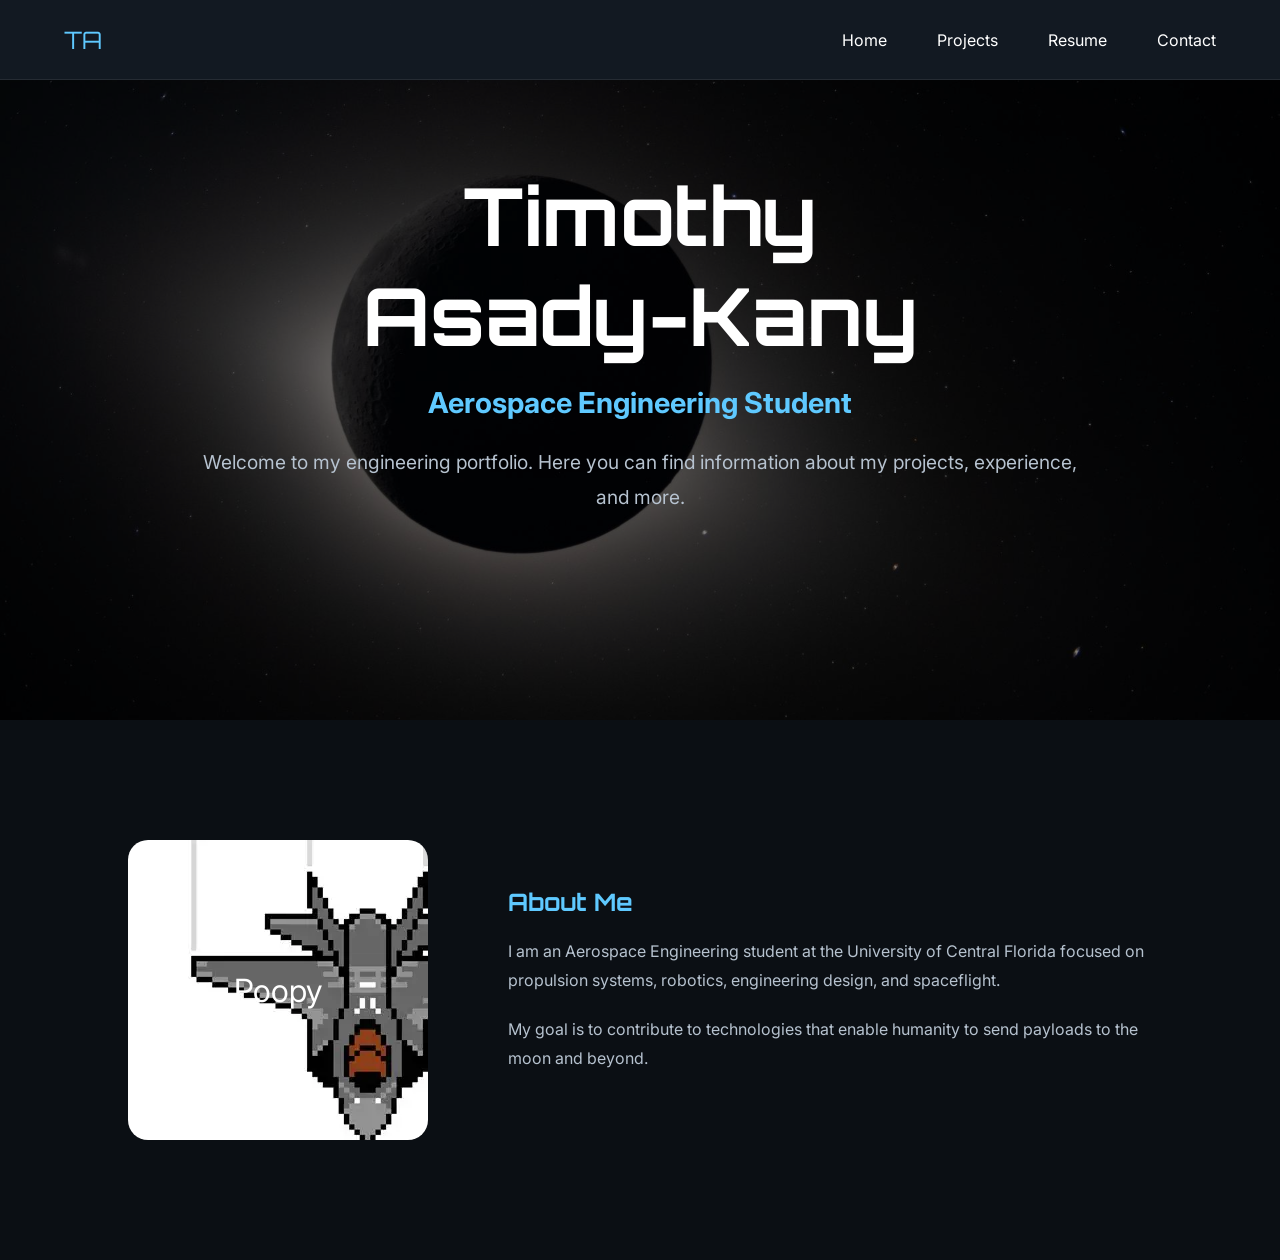
==== index.html @ d95dcf4a "Initial portfolio website" ====
<!DOCTYPE html>
<html lang="en">
<head>
    <meta charset="UTF-8">
    <meta name="viewport" content="width=device-width, initial-scale=1.0">
    <title>Timothy Asady-Kany | Portfolio </title>
    <!-- Font: Orbitron-->
     <link href="https://fonts.googleapis.com/css2?family=Orbitron:wght@600;700&family=Inter:wght@300;400;500;600&display=swap" rel="stylesheet">

    <!--CSS Part-->
    <link rel="stylesheet" href="home.css">
    
</head>

<body>
    <nav>

        <!-- Logo / Name -->
        <div class="logo">
            TA
        </div>

        <!-- Navigation Links -->
        <ul class="nav-links">
            <li><a href="index.html">Home</a></li>
            <li><a href="./pages/projects.html">Projects</a></li>
            <li><a href="./pages/resume.html">Resume</a></li>
            <li><a href="./pages/contact.html">Contact</a></li>
        </ul>

    </nav>

    <section class="hero">
        
         <div class="hero-overlay"></div>

         <div class="hero-content">
            <h1>Timothy<br>Asady-Kany</h1>
            <h2>Aerospace Engineering Student</h2>
            <p>Welcome to my engineering portfolio. Here you can find information about my projects, experience, and more.</p>
            
            <!-- Buttons!! 
             <div class="main-buttons">
                <a href="./pages/projects.html" class="primary-button">
                    View Projects
                </a>

                <a href="./pages/resume.html" class="secondary-button">
                    Resume
                </a>
            </div>
            -->
        </div>
        
    </section>

     <!-- ========================================= -->
    <!-- ABOUT SECTION -->
    <!-- ========================================= -->
    <section class="about">

        <!-- Portrait -->
        <div class="portrait-container">

            <!-- Replace with actual image later -->
            <div class="portrait">

                Poopy

            </div>

        </div>

        <!-- Bio -->
        <div class="about-text">

            <h2>About Me</h2>

            <p>
                I am an Aerospace Engineering student at
                the University of Central Florida focused
                on propulsion systems, robotics,
                engineering design, and spaceflight.
            </p>

            <p>
                My goal is to contribute to technologies
                that enable humanity to send payloads to the moon and beyond.
            </p>

        </div>

    </section>


    
    
</body>
</html>
---- home.css ----
/* ========================================= */
/* SITE COLORS */
/* CHANGE THESE TO CHANGE THE ENTIRE THEME */
/* ========================================= */

:root {

    --background: #0B0F14;
    --header: #141B24;

    /* Main accent color */
    --accent: #5FC9FF;

    --text: #FFFFFF;
    --subtext: #B6C2CF;

}

/* ========================================= */
/* GLOBAL SETTINGS */
/* ========================================= */

*{
    margin:0;
    padding:0;
    box-sizing:border-box;
}

body{

    background:var(--background);

    color:var(--text);

    font-family:'Inter',sans-serif;

    overflow-x:hidden;
}

/* ========================================= */
/* NAVIGATION BAR */
/* ========================================= */

nav{

    position:fixed;

    top:0;

    width:100%;

    height:80px;

    background:rgba(20,27,36,.95);

    backdrop-filter:blur(12px);

    display:flex;

    justify-content:space-between;

    align-items:center;

    padding:0 5%;

    z-index:1000;

    border-bottom:1px solid rgba(255,255,255,.08);
}

.logo{

    font-family:'Orbitron',sans-serif;

    color:var(--accent);

    font-size:1.5rem;
}

.nav-links{

    display:flex;

    gap:50px;

    list-style:none;
}

.nav-links a{

    color:white;

    text-decoration:none;

    transition:.3s;
}

.nav-links a:hover{

    color:var(--accent);
}

/* ========================================= */
/* HERO SECTION */
/* ========================================= */

.hero{

    height:80vh;

    position:relative;

    display:flex;

    justify-content:center;

    align-items:center;

    text-align:center;

    padding: 50px 10%;

    

    background-image:url("./images/moonshine.jpg");
    

    background-size:cover;
    background-position:center;
}

/* Dark overlay over moon image */
.hero-overlay{

    position:absolute;

    inset:0;

    background:rgba(0,0,0,.50);
}

.hero-content{

    position:relative;

    z-index:5;

    max-width:900px;
}

.hero h1{

    font-family:'Orbitron',sans-serif;

    font-size:5rem;

    margin-bottom:20px;

    color:white;
}

.hero h2{

    color:var(--accent);

    margin-bottom:25px;

    font-size:1.8rem;
}

.hero p{

    color:var(--subtext);

    line-height:1.8;

    font-size:1.2rem;

    margin-bottom:40px;
}

/* ========================================= */
/* HERO BUTTONS */
/* ========================================= */

.hero-buttons{

    display:flex;

    justify-content:center;

    gap:30px;
}

.primary-button{

    background:var(--accent);

    color:black;

    text-decoration:none;

    padding:15px 25px;

    border-radius:8px;

    font-weight:600;
}

.secondary-button{

    border:1px solid var(--accent);

    color:white;

    text-decoration:none;

    padding:15px 25px;

    border-radius:8px;
}

/* ========================================= */
/* ABOUT SECTION */
/* ========================================= */

.about{

    display:flex;

    justify-content:center;

    align-items:center;

    gap:80px;

    padding:120px 10%;
}

.portrait{

    width:300px;

    height:300px;

    background-image: url("./images/f35_pixel.webp");

    border-radius:20px;

    display:flex;

    justify-content:center;

    align-items:center;

    font-size:2rem;
}

.about-text{

    max-width:700px;
}

.about-text h2{

    font-family:'Orbitron',sans-serif;

    color:var(--accent);

    margin-bottom:20px;
}

.about-text p{

    line-height:1.8;

    color:var(--subtext);

    margin-bottom:20px;
}

/* ========================================= */
/* FEATURED PROJECTS */
/* ========================================= */

.featured-projects{

    padding:120px 10%;
}

.featured-projects h2{

    text-align:center;

    font-family:'Orbitron',sans-serif;

    color:var(--accent);

    margin-bottom:50px;
}

.project-grid{

    display:grid;

    grid-template-columns:repeat(3,1fr);

    gap:30px;
}

.project-card{

    background:#141B24;

    border-radius:15px;

    padding:30px;

    border:1px solid rgba(255,255,255,.08);

    transition:.3s;
}

.project-card:hover{

    transform:translateY(-8px);
}

.project-card h3{

    margin-bottom:15px;
}

.project-card p{

    color:var(--subtext);

    line-height:1.7;
}
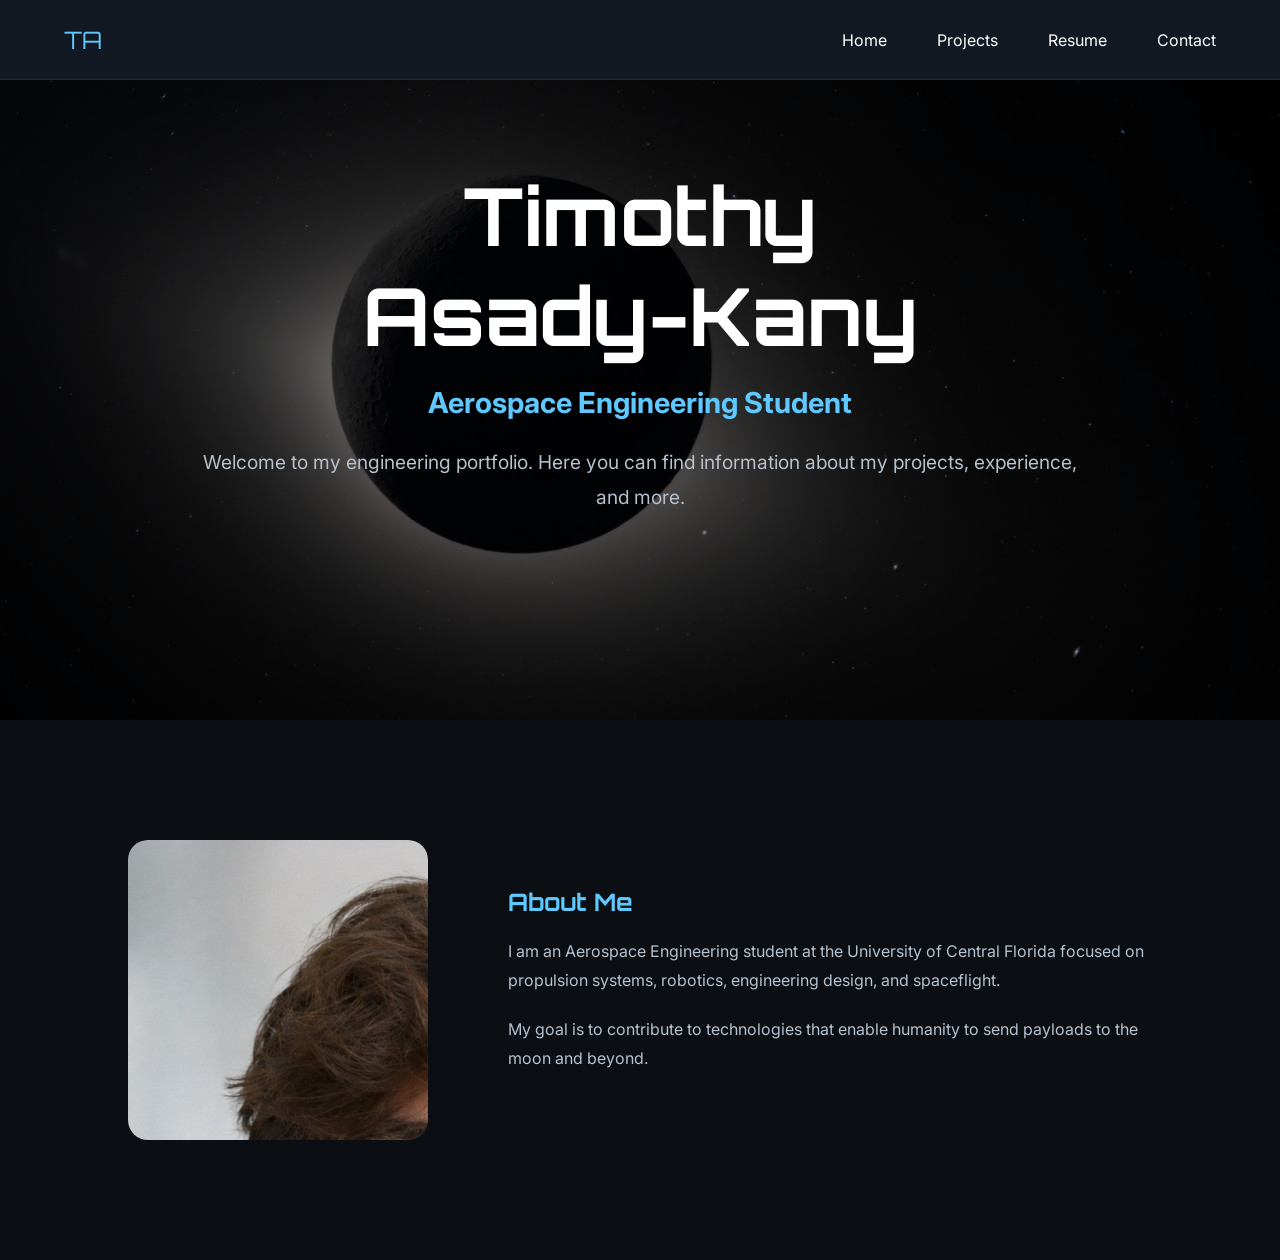
==== commit 7e158b54: "Update Portfolio" ====
--- a/index.html
+++ b/index.html
@@ -65,7 +65,7 @@
             <!-- Replace with actual image later -->
             <div class="portrait">
 
-                Poopy
+                
 
             </div>
 
--- a/home.css
+++ b/home.css
@@ -243,7 +243,7 @@
 
     height:300px;
 
-    background-image: url("./images/f35_pixel.webp");
+    background-image: url("./images/portrait.jpg");
 
     border-radius:20px;
 
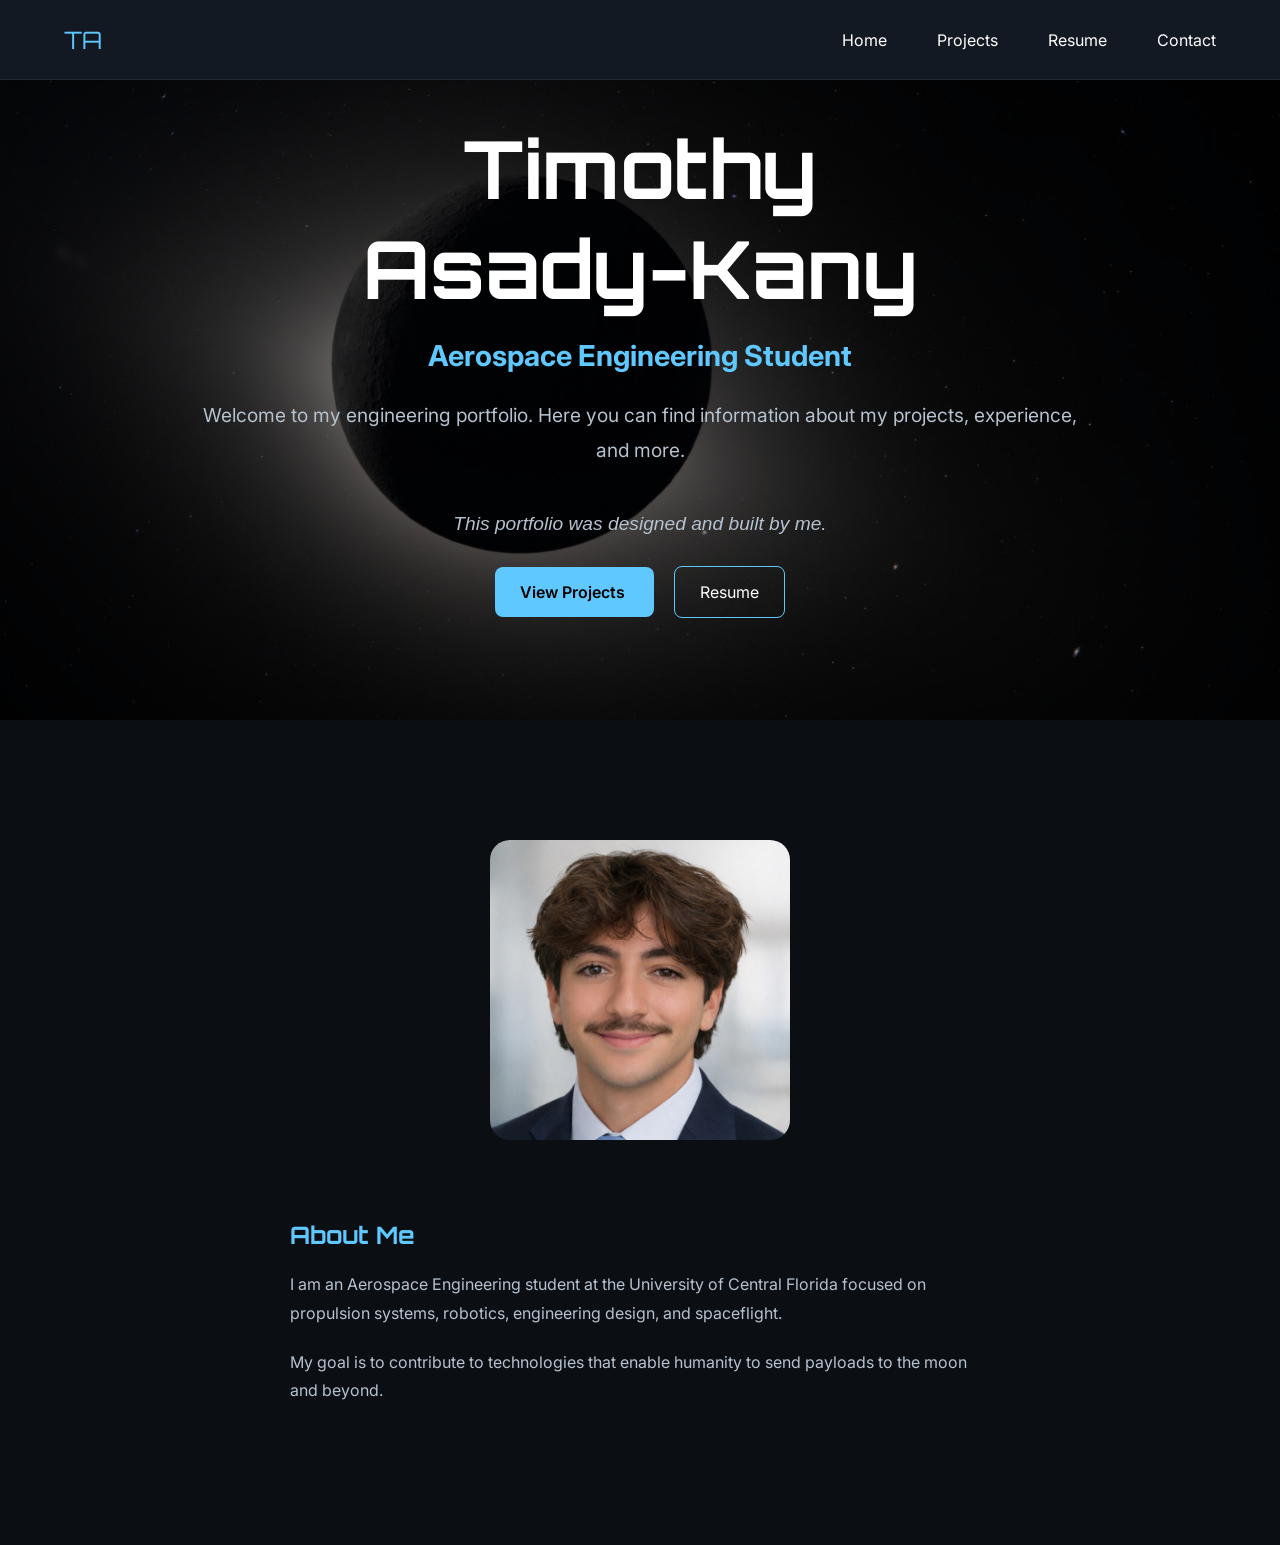
==== commit 85074a89: "Update Portfolio" ====
--- a/index.html
+++ b/index.html
@@ -38,8 +38,9 @@
             <h1>Timothy<br>Asady-Kany</h1>
             <h2>Aerospace Engineering Student</h2>
             <p>Welcome to my engineering portfolio. Here you can find information about my projects, experience, and more.</p>
+            <p class="built-by">This portfolio was designed and built by me.</p>
             
-            <!-- Buttons!! 
+            <!-- Buttons!! -->
              <div class="main-buttons">
                 <a href="./pages/projects.html" class="primary-button">
                     View Projects
@@ -49,7 +50,7 @@
                     Resume
                 </a>
             </div>
-            -->
+            
         </div>
         
     </section>
@@ -64,8 +65,6 @@
 
             <!-- Replace with actual image later -->
             <div class="portrait">
-
-                
 
             </div>
 
--- a/home.css
+++ b/home.css
@@ -148,6 +148,16 @@
     max-width:900px;
 }
 
+.built-by{
+
+  font-size: 0.95rem;
+
+  color: #a0aec0; /* subtle lighter gray to match your dark theme */
+  margin-top: 0.5rem;
+
+  font-style: italic;
+}
+
 .hero h1{
 
     font-family:'Orbitron',sans-serif;
@@ -189,7 +199,7 @@
 
     justify-content:center;
 
-    gap:30px;
+    gap: 1rem;
 }
 
 .primary-button{
@@ -205,6 +215,8 @@
     border-radius:8px;
 
     font-weight:600;
+
+    margin-right: 20px;
 }
 
 .secondary-button{
@@ -230,6 +242,12 @@
 
     justify-content:center;
 
+    flex-direction: row;
+
+    flex-wrap: wrap; /* Allows text to drop below when space runs out */
+
+    gap: 2rem;
+
     align-items:center;
 
     gap:80px;
@@ -241,9 +259,11 @@
 
     width:300px;
 
-    height:300px;
+    height: 300px;
 
     background-image: url("./images/portrait.jpg");
+    background-size: cover;
+    background-position: center;
 
     border-radius:20px;
 
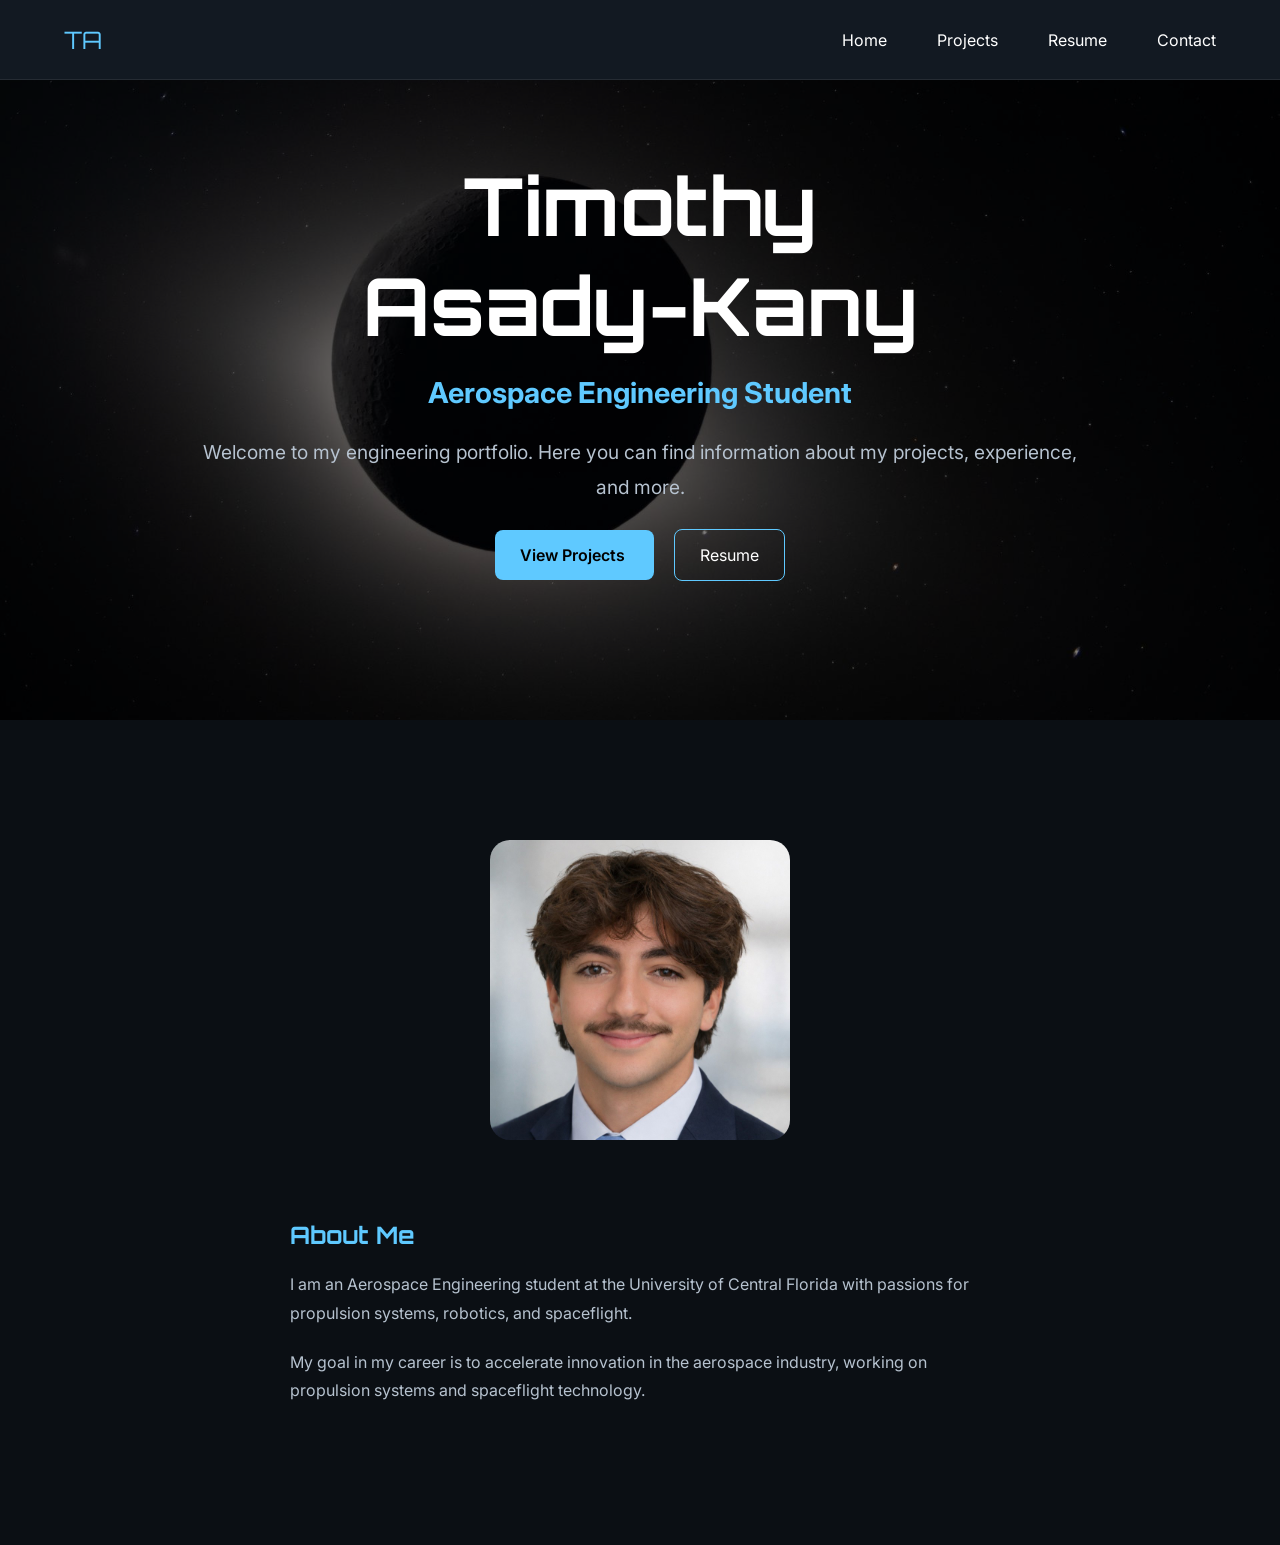
==== commit 7245ae49: "Updated projects page" ====
--- a/index.html
+++ b/index.html
@@ -38,7 +38,7 @@
             <h1>Timothy<br>Asady-Kany</h1>
             <h2>Aerospace Engineering Student</h2>
             <p>Welcome to my engineering portfolio. Here you can find information about my projects, experience, and more.</p>
-            <p class="built-by">This portfolio was designed and built by me.</p>
+            <p class="built-by"></p>
             
             <!-- Buttons!! -->
              <div class="main-buttons">
@@ -77,14 +77,13 @@
 
             <p>
                 I am an Aerospace Engineering student at
-                the University of Central Florida focused
-                on propulsion systems, robotics,
-                engineering design, and spaceflight.
+                the University of Central Florida with passions
+                for propulsion systems, robotics, and spaceflight.
             </p>
 
             <p>
-                My goal is to contribute to technologies
-                that enable humanity to send payloads to the moon and beyond.
+                My goal in my career is to accelerate innovation in the aerospace industry, working on propulsion systems and spaceflight technology.
+
             </p>
 
         </div>
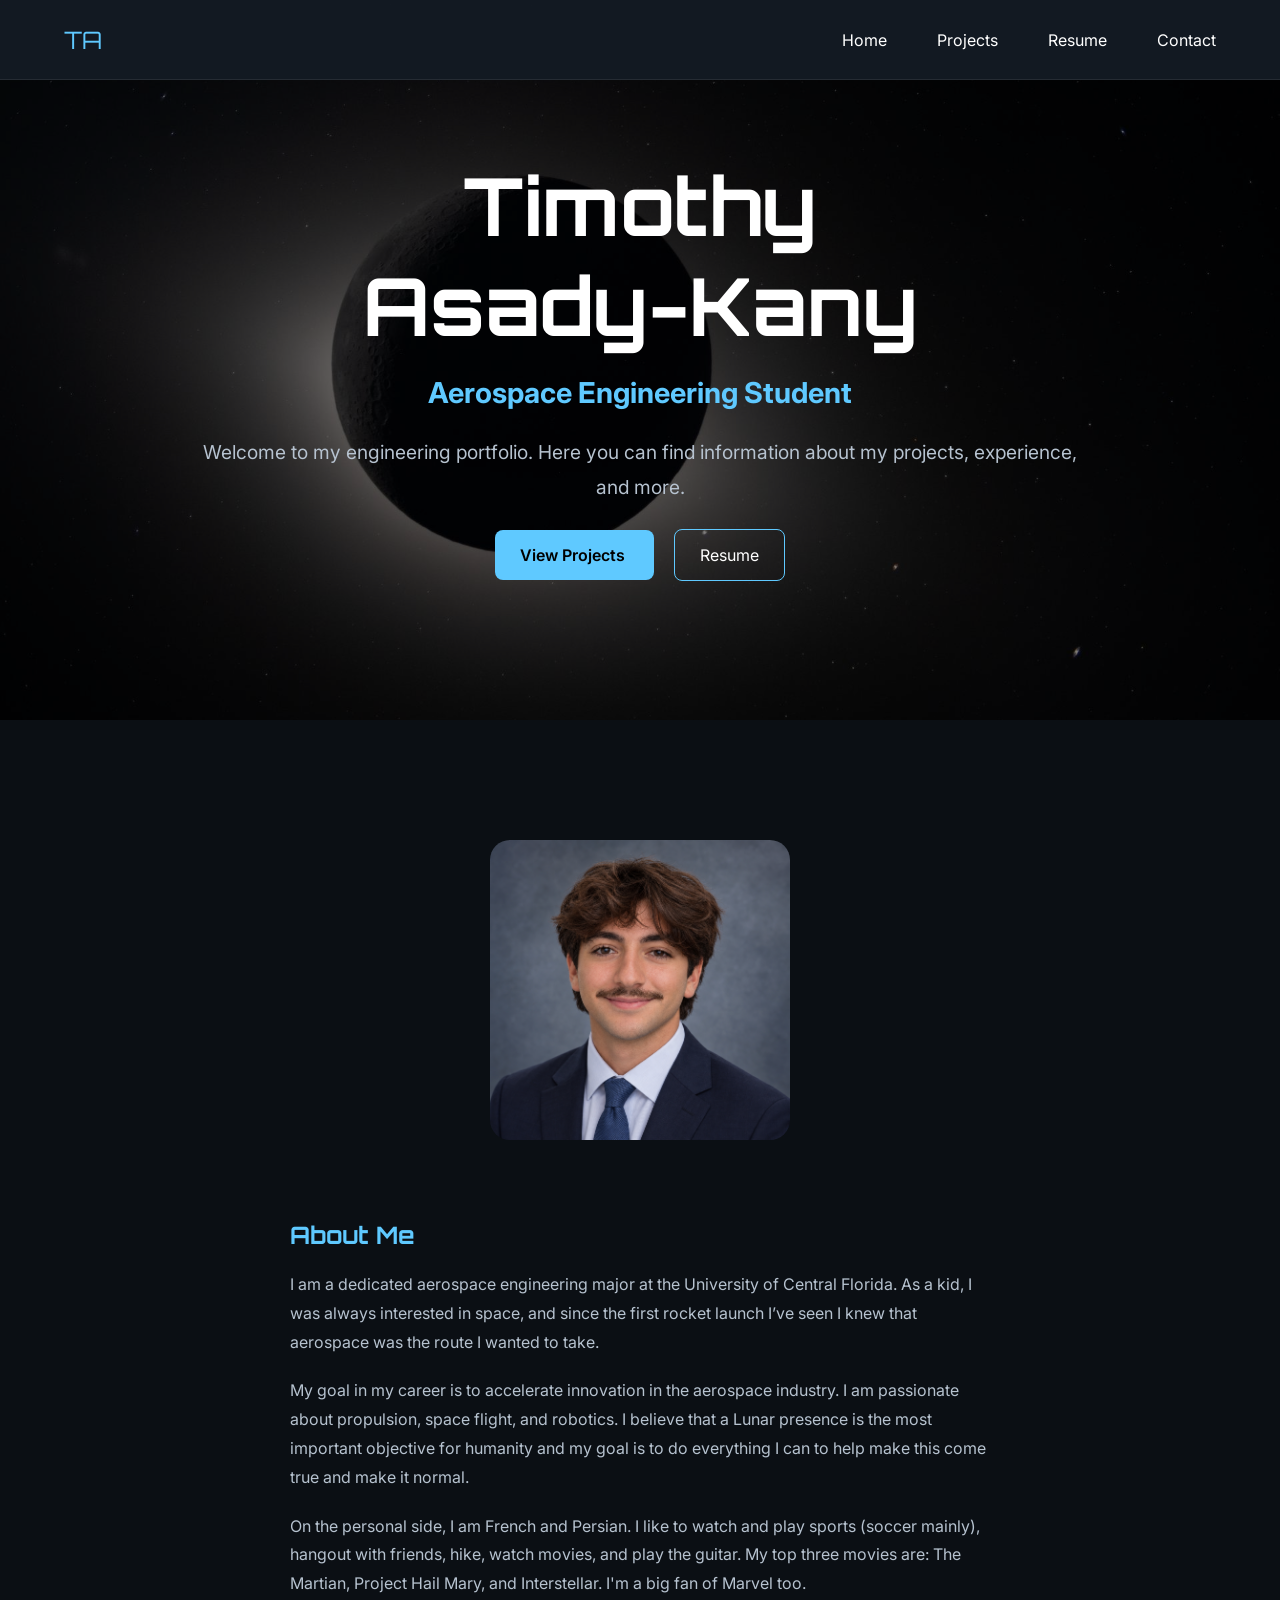
==== commit 85960832: "Updated projects page" ====
--- a/index.html
+++ b/index.html
@@ -76,14 +76,19 @@
             <h2>About Me</h2>
 
             <p>
-                I am an Aerospace Engineering student at
-                the University of Central Florida with passions
-                for propulsion systems, robotics, and spaceflight.
+                I am a dedicated aerospace engineering major at the University of Central Florida. As a kid, I was always interested in space, and since the first rocket launch I’ve seen I knew that aerospace was the route I wanted to take.                
+
             </p>
 
             <p>
-                My goal in my career is to accelerate innovation in the aerospace industry, working on propulsion systems and spaceflight technology.
+                My goal in my career is to accelerate innovation in the aerospace industry. I am passionate about propulsion, space flight, and robotics. I believe that a Lunar presence is the most important objective for humanity and my goal is to do everything I can to help make this come true and make it normal.
 
+            </p>
+
+            <p>
+                On the personal side, I am French and Persian. I like to watch and play sports (soccer mainly), hangout with friends, hike, watch movies, and play the guitar.
+
+                My top three movies are: The Martian, Project Hail Mary, and Interstellar. I'm a big fan of Marvel too.
             </p>
 
         </div>
--- a/home.css
+++ b/home.css
@@ -261,7 +261,7 @@
 
     height: 300px;
 
-    background-image: url("./images/portrait.jpg");
+    background-image: url("./images/portrait3.png");
     background-size: cover;
     background-position: center;
 
